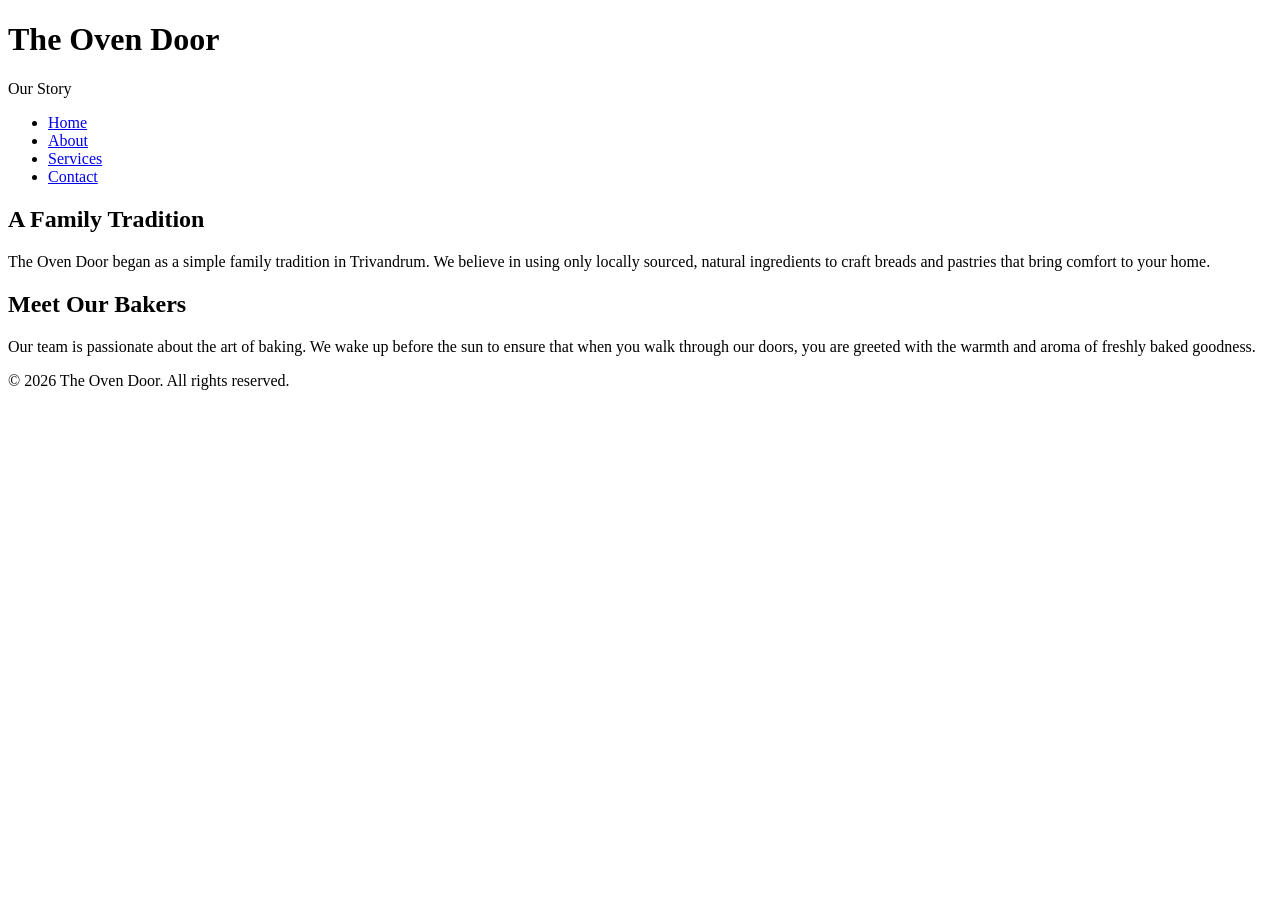
==== about.html @ ea615755 "Add files via upload" ====
<!DOCTYPE html>
<html lang="en">
<head>
    <meta charset="UTF-8">
    <meta name="viewport" content="width=device-width, initial-scale=1.0">
    <title>About - The Oven Door</title>
    <link rel="stylesheet" href="css/style.css">
</head>
<body>

    <header id="main-header">
        <h1>The Oven Door</h1>
        <p>Our Story</p>
    </header>

    <nav class="navbar">
        <ul>
            <li><a href="index.html">Home</a></li>
            <li><a href="about.html">About</a></li>
            <li><a href="services.html">Services</a></li>
            <li><a href="contact.html">Contact</a></li>
        </ul>
    </nav>

    <main>
        <section>
            <h2>A Family Tradition</h2>
            <p>The Oven Door began as a simple family tradition in Trivandrum. We believe in using only locally sourced, natural ingredients to craft breads and pastries that bring comfort to your home.</p>
        </section>
        
        <section>
            <h2>Meet Our Bakers</h2>
            <p>Our team is passionate about the art of baking. We wake up before the sun to ensure that when you walk through our doors, you are greeted with the warmth and aroma of freshly baked goodness.</p>
        </section>
    </main>

    <footer>
        <p>&copy; 2026 The Oven Door. All rights reserved.</p>
    </footer>

</body>
</html>
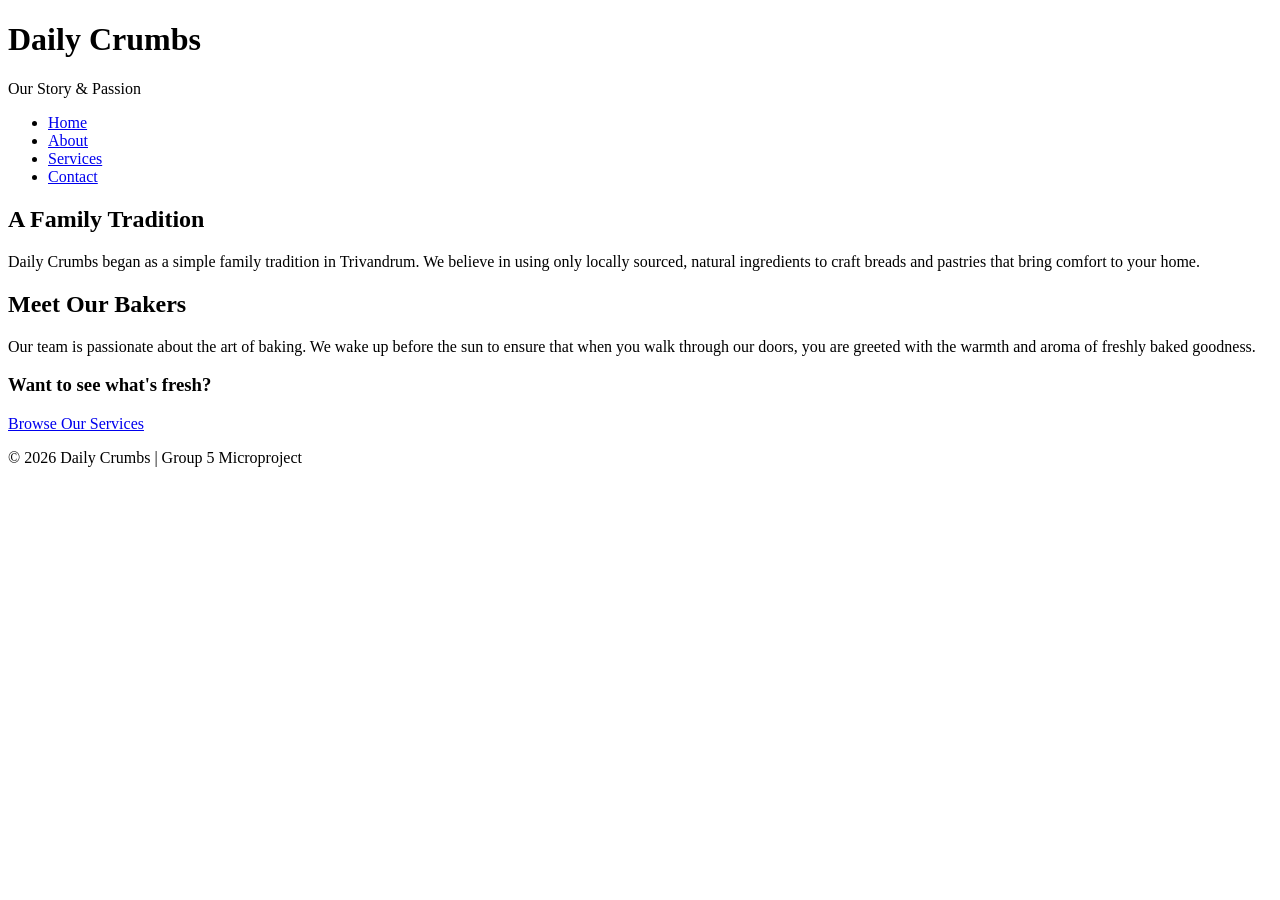
==== commit f42cb94c: "Revamp About page for Daily Crumbs Updated the About page with new branding and content." ====
--- a/about.html
+++ b/about.html
@@ -3,14 +3,14 @@
 <head>
     <meta charset="UTF-8">
     <meta name="viewport" content="width=device-width, initial-scale=1.0">
-    <title>About - The Oven Door</title>
+    <title id="page-title">About Us | Daily Crumbs</title>
     <link rel="stylesheet" href="css/style.css">
 </head>
 <body>
 
     <header id="main-header">
-        <h1>The Oven Door</h1>
-        <p>Our Story</p>
+        <h1 id="display-name">Daily Crumbs</h1>
+        <p>Our Story & Passion</p>
     </header>
 
     <nav class="navbar">
@@ -23,20 +23,26 @@
     </nav>
 
     <main>
-        <section>
+        <section class="fade-in">
             <h2>A Family Tradition</h2>
-            <p>The Oven Door began as a simple family tradition in Trivandrum. We believe in using only locally sourced, natural ingredients to craft breads and pastries that bring comfort to your home.</p>
+            <p>Daily Crumbs began as a simple family tradition in Trivandrum. We believe in using only locally sourced, natural ingredients to craft breads and pastries that bring comfort to your home.</p>
         </section>
         
-        <section>
+        <section class="fade-in">
             <h2>Meet Our Bakers</h2>
             <p>Our team is passionate about the art of baking. We wake up before the sun to ensure that when you walk through our doors, you are greeted with the warmth and aroma of freshly baked goodness.</p>
+        </section>
+
+        <section>
+            <h3>Want to see what's fresh?</h3>
+            <a href="services.html" class="cta-button">Browse Our Services</a>
         </section>
     </main>
 
     <footer>
-        <p>&copy; 2026 The Oven Door. All rights reserved.</p>
+        <p>&copy; 2026 <span id="footer-name">Daily Crumbs</span> | Group 5 Microproject</p>
     </footer>
 
+    <script src="js/script.js"></script>
 </body>
-</html>+</html>
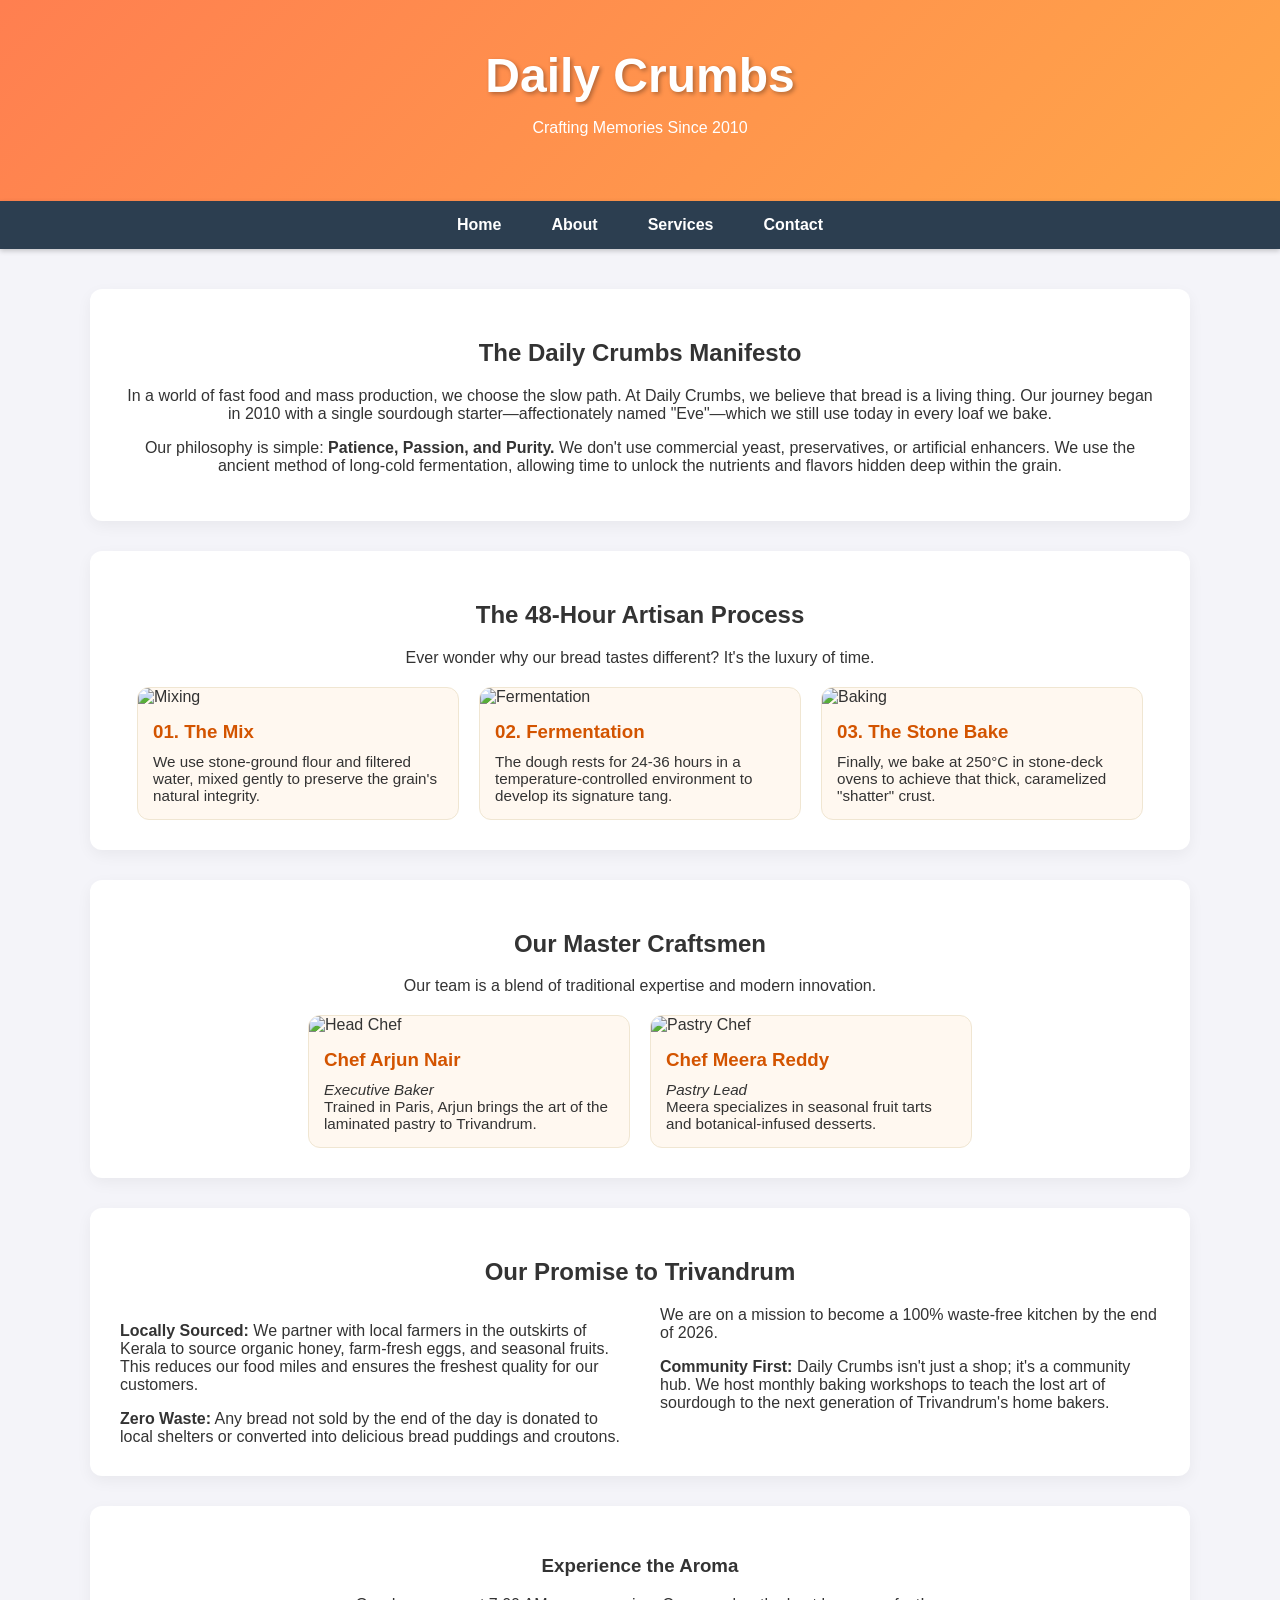
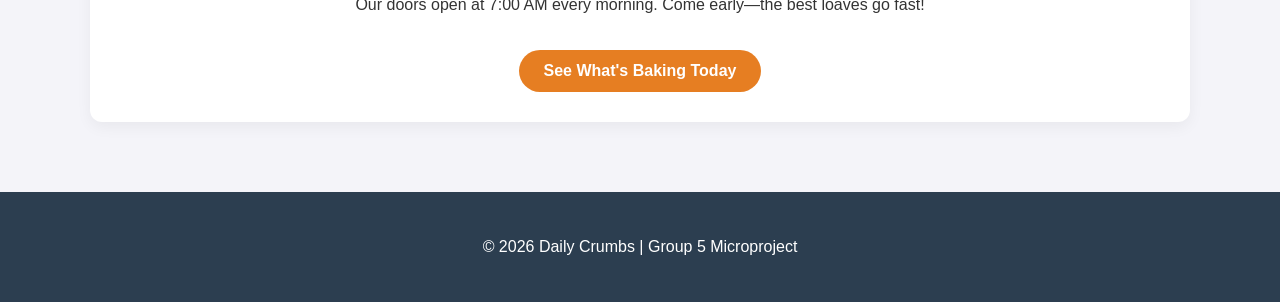
==== commit 48d60179: "Revise About Us page content and layout Updated the About Us page with new content and structure." ====
--- a/about.html
+++ b/about.html
@@ -3,14 +3,14 @@
 <head>
     <meta charset="UTF-8">
     <meta name="viewport" content="width=device-width, initial-scale=1.0">
-    <title id="page-title">About Us | Daily Crumbs</title>
+    <title id="page-title">Our Story | Daily Crumbs</title>
     <link rel="stylesheet" href="css/style.css">
 </head>
 <body>
 
     <header id="main-header">
         <h1 id="display-name">Daily Crumbs</h1>
-        <p>Our Story & Passion</p>
+        <p>Crafting Memories Since 2010</p>
     </header>
 
     <nav class="navbar">
@@ -24,18 +24,73 @@
 
     <main>
         <section class="fade-in">
-            <h2>A Family Tradition</h2>
-            <p>Daily Crumbs began as a simple family tradition in Trivandrum. We believe in using only locally sourced, natural ingredients to craft breads and pastries that bring comfort to your home.</p>
+            <h2>The Daily Crumbs Manifesto</h2>
+            <p>In a world of fast food and mass production, we choose the slow path. At Daily Crumbs, we believe that bread is a living thing. Our journey began in 2010 with a single sourdough starter—affectionately named "Eve"—which we still use today in every loaf we bake.</p>
+            <p>Our philosophy is simple: <strong>Patience, Passion, and Purity.</strong> We don't use commercial yeast, preservatives, or artificial enhancers. We use the ancient method of long-cold fermentation, allowing time to unlock the nutrients and flavors hidden deep within the grain.</p>
         </section>
-        
+
         <section class="fade-in">
-            <h2>Meet Our Bakers</h2>
-            <p>Our team is passionate about the art of baking. We wake up before the sun to ensure that when you walk through our doors, you are greeted with the warmth and aroma of freshly baked goodness.</p>
+            <h2>The 48-Hour Artisan Process</h2>
+            <p>Ever wonder why our bread tastes different? It's the luxury of time.</p>
+            <div class="product-grid">
+                <div class="product-card">
+                    <img src="https://images.unsplash.com/photo-1555507036-ab1f40ce88cb?w=400" alt="Mixing">
+                    <div class="card-content">
+                        <h3>01. The Mix</h3>
+                        <p>We use stone-ground flour and filtered water, mixed gently to preserve the grain's natural integrity.</p>
+                    </div>
+                </div>
+                <div class="product-card">
+                    <img src="https://images.unsplash.com/photo-1585478259715-876a6a81b374?w=400" alt="Fermentation">
+                    <div class="card-content">
+                        <h3>02. Fermentation</h3>
+                        <p>The dough rests for 24-36 hours in a temperature-controlled environment to develop its signature tang.</p>
+                    </div>
+                </div>
+                <div class="product-card">
+                    <img src="https://images.unsplash.com/photo-1509440159596-0249088772ff?w=400" alt="Baking">
+                    <div class="card-content">
+                        <h3>03. The Stone Bake</h3>
+                        <p>Finally, we bake at 250°C in stone-deck ovens to achieve that thick, caramelized "shatter" crust.</p>
+                    </div>
+                </div>
+            </div>
+        </section>
+
+        <section class="fade-in">
+            <h2>Our Master Craftsmen</h2>
+            <p>Our team is a blend of traditional expertise and modern innovation.</p>
+            <div class="product-grid">
+                <div class="product-card">
+                    <img src="https://images.unsplash.com/photo-1583394293214-28ded15ee548?w=400" alt="Head Chef">
+                    <div class="card-content">
+                        <h3>Chef Arjun Nair</h3>
+                        <p><em>Executive Baker</em><br>Trained in Paris, Arjun brings the art of the laminated pastry to Trivandrum.</p>
+                    </div>
+                </div>
+                <div class="product-card">
+                    <img src="https://images.unsplash.com/photo-1566554273541-37a9ca77b91f?w=400" alt="Pastry Chef">
+                    <div class="card-content">
+                        <h3>Chef Meera Reddy</h3>
+                        <p><em>Pastry Lead</em><br>Meera specializes in seasonal fruit tarts and botanical-infused desserts.</p>
+                    </div>
+                </div>
+            </div>
+        </section>
+
+        <section class="fade-in">
+            <h2>Our Promise to Trivandrum</h2>
+            <div style="text-align: left; columns: 2; column-gap: 40px;">
+                <p><strong>Locally Sourced:</strong> We partner with local farmers in the outskirts of Kerala to source organic honey, farm-fresh eggs, and seasonal fruits. This reduces our food miles and ensures the freshest quality for our customers.</p>
+                <p><strong>Zero Waste:</strong> Any bread not sold by the end of the day is donated to local shelters or converted into delicious bread puddings and croutons. We are on a mission to become a 100% waste-free kitchen by the end of 2026.</p>
+                <p><strong>Community First:</strong> Daily Crumbs isn't just a shop; it's a community hub. We host monthly baking workshops to teach the lost art of sourdough to the next generation of Trivandrum's home bakers.</p>
+            </div>
         </section>
 
         <section>
-            <h3>Want to see what's fresh?</h3>
-            <a href="services.html" class="cta-button">Browse Our Services</a>
+            <h3>Experience the Aroma</h3>
+            <p>Our doors open at 7:00 AM every morning. Come early—the best loaves go fast!</p>
+            <a href="services.html" class="cta-button">See What's Baking Today</a>
         </section>
     </main>
 
--- a/css/style.css
+++ b/css/style.css
@@ -0,0 +1,272 @@
+
+/* 1. BASIC RESET & MODERN FONT */
+body {
+    font-family: 'Segoe UI', Tahoma, Geneva, Verdana, sans-serif;
+    margin: 0;
+    padding: 0;
+    background-color: #f4f4f9;
+    color: #333;
+    overflow-x: hidden; /* Prevents side-scrolling on mobile */
+}
+
+/* 2. ANIMATIONS */
+@keyframes gradientShift {
+    0% { background-position: 0% 50%; }
+    50% { background-position: 100% 50%; }
+    100% { background-position: 0% 50%; }
+}
+
+@keyframes fadeIn {
+    from { opacity: 0; transform: translateY(20px); }
+    to { opacity: 1; transform: translateY(0); }
+}
+
+/* 3. HEADER & NAVIGATION */
+#main-header {
+    background: linear-gradient(-45deg, #d2691e, #ff8c00, #ffb347, #ff7f50);
+    background-size: 400% 400%;
+    animation: gradientShift 10s ease infinite;
+    color: white;
+    text-align: center;
+    padding: 3rem 0;
+    box-shadow: 0 4px 10px rgba(0,0,0,0.2);
+}
+
+#main-header h1 {
+    margin: 0;
+    font-size: 3rem;
+    text-shadow: 2px 2px 4px rgba(0,0,0,0.3);
+}
+
+.navbar {
+    background-color: #2c3e50;
+    position: sticky;
+    top: 0;
+    z-index: 100;
+    box-shadow: 0 2px 5px rgba(0,0,0,0.2);
+}
+
+.navbar ul {
+    list-style-type: none;
+    margin: 0;
+    padding: 0;
+    display: flex;
+    justify-content: center;
+}
+
+.navbar a {
+    display: block;
+    color: white;
+    padding: 15px 25px;
+    text-decoration: none;
+    font-weight: bold;
+    transition: all 0.3s ease;
+}
+
+.navbar a:hover {
+    background-color: #f39c12;
+    color: #fff;
+}
+
+/* 4. MAIN CONTENT & HERO IMAGE */
+main {
+    padding: 40px 20px;
+    max-width: 1100px;
+    margin: 0 auto;
+    text-align: center;
+    animation: fadeIn 1.5s ease-out;
+}
+
+.hero-container {
+    width: 100%;
+    margin-bottom: 30px;
+}
+
+.hero-container img {
+    width: 100%;
+    max-height: 450px;
+    object-fit: cover;
+    border-radius: 15px;
+    box-shadow: 0 8px 20px rgba(0,0,0,0.15);
+}
+
+/* 5. SECTIONS & CARDS */
+section {
+    background: white;
+    padding: 30px;
+    border-radius: 12px;
+    margin-bottom: 30px;
+    box-shadow: 0 5px 15px rgba(0,0,0,0.05);
+    transition: transform 0.3s ease;
+}
+
+.fade-in {
+    animation: fadeIn 1s ease-in-out;
+}
+
+section:hover {
+    transform: translateY(-5px);
+}
+
+/* 6. PRODUCT GRID (For Homepage) */
+.product-grid {
+    display: flex;
+    justify-content: center;
+    flex-wrap: wrap;
+    gap: 20px;
+    margin-top: 20px;
+}
+
+.product-card {
+    background: #fff8f0;
+    border-radius: 12px;
+    overflow: hidden;
+    flex: 1;
+    min-width: 250px;
+    max-width: 320px;
+    border: 1px solid #f0e6d2;
+    transition: all 0.3s ease;
+    text-align: left;
+}
+
+.product-card img {
+    width: 100%;
+    height: 180px;
+    object-fit: cover;
+}
+
+.product-card h3 {
+    padding: 15px 15px 0;
+    color: #d35400;
+    margin: 0;
+}
+
+.product-card p {
+    padding: 10px 15px 15px;
+    margin: 0;
+    font-size: 0.95rem;
+}
+
+.product-card:hover {
+    transform: translateY(-8px);
+    background: #ffe0b2;
+    box-shadow: 0 8px 15px rgba(230, 126, 34, 0.2);
+}
+
+/* 7. GALLERY GRID (For Services Page) */
+.gallery-grid {
+    display: grid;
+    grid-template-columns: repeat(auto-fit, minmax(250px, 1fr));
+    gap: 20px;
+}
+
+.gallery-item img {
+    width: 100%;
+    height: 200px;
+    object-fit: cover;
+    border-radius: 8px;
+}
+
+/* 8. INTERACTIVE ELEMENTS */
+.cta-button {
+    display: inline-block;
+    margin-top: 20px;
+    padding: 12px 25px;
+    background-color: #e67e22;
+    color: white;
+    text-decoration: none;
+    border-radius: 25px;
+    font-weight: bold;
+    border: none;
+    transition: all 0.2s ease;
+}
+
+.cta-button:hover:not(:disabled) {
+    background-color: #d35400;
+    transform: scale(1.05);
+    box-shadow: 0 4px 10px rgba(211, 84, 0, 0.4);
+}
+
+.cta-button:disabled {
+    background-color: #ccc;
+    cursor: not-allowed;
+    opacity: 0.6;
+}
+
+#toast-notification {
+    visibility: hidden;
+    min-width: 250px;
+    background-color: #2ecc71;
+    color: #fff;
+    text-align: center;
+    border-radius: 5px;
+    padding: 16px;
+    position: fixed;
+    z-index: 1000;
+    bottom: 30px;
+    left: 50%;
+    transform: translateX(-50%);
+    opacity: 0;
+    transition: opacity 0.5s, visibility 0.5s;
+}
+
+#toast-notification.show {
+    visibility: visible;
+    opacity: 1;
+}
+
+/* 9. FOOTER */
+footer {
+    text-align: center;
+    padding: 30px;
+    background-color: #2c3e50;
+    color: white;
+}
+
+/* 10. CONTACT FORM STYLES */
+#contact-form {
+    text-align: left;
+    max-width: 500px;
+    margin: 0 auto;
+}
+
+.input-group {
+    margin-bottom: 15px;
+}
+
+.input-group label {
+    display: block;
+    margin-bottom: 5px;
+    font-weight: bold;
+}
+
+.input-group input, .input-group textarea {
+    width: 100%;
+    padding: 10px;
+    border: 1px solid #ccc;
+    border-radius: 5px;
+    box-sizing: border-box;
+}
+
+.error-text {
+    color: #e74c3c;
+    font-size: 0.85rem;
+    margin-top: 5px;
+    display: none; 
+}
+
+#success-message {
+    display: none;
+    color: #27ae60;
+    font-weight: bold;
+    margin-top: 15px;
+}
+
+#bakery-map {
+    width: 100%;
+    height: 300px;
+    border: none;
+    border-radius: 12px;
+    margin-top: 20px;
+}
+
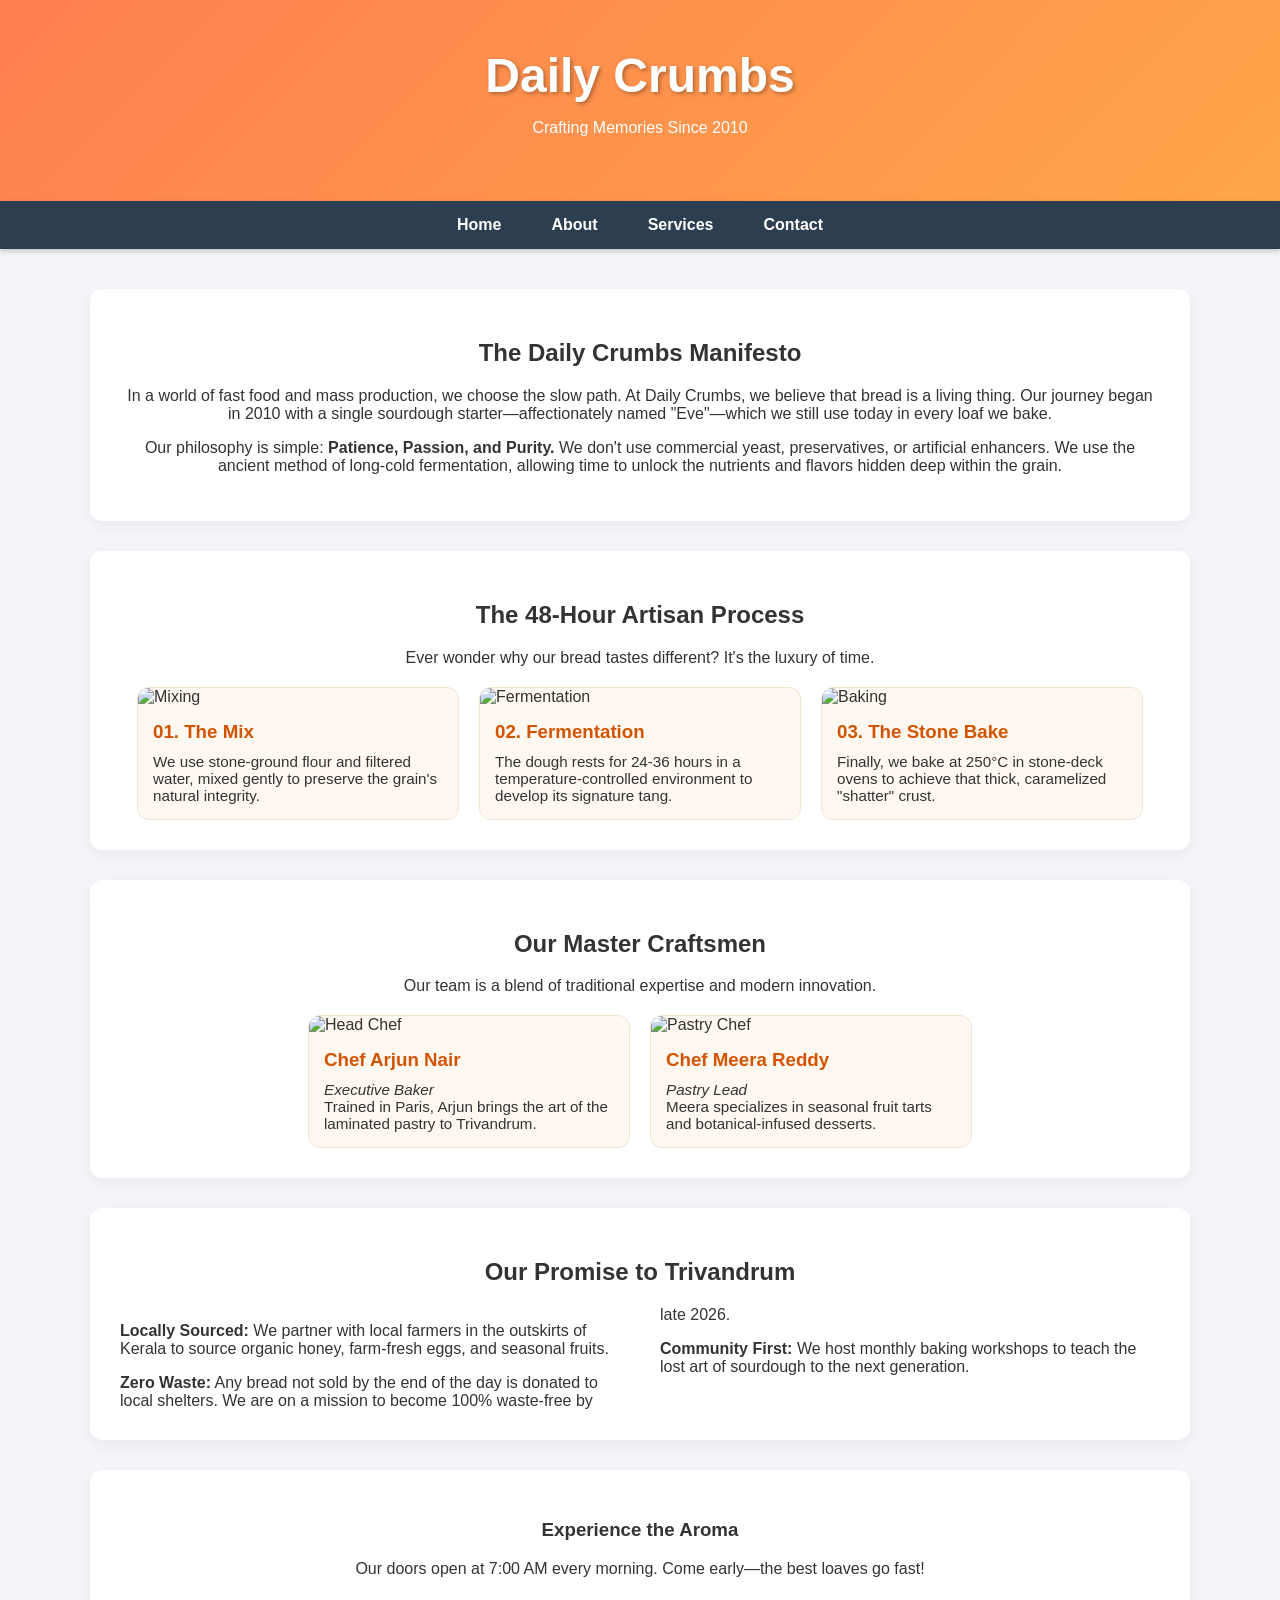
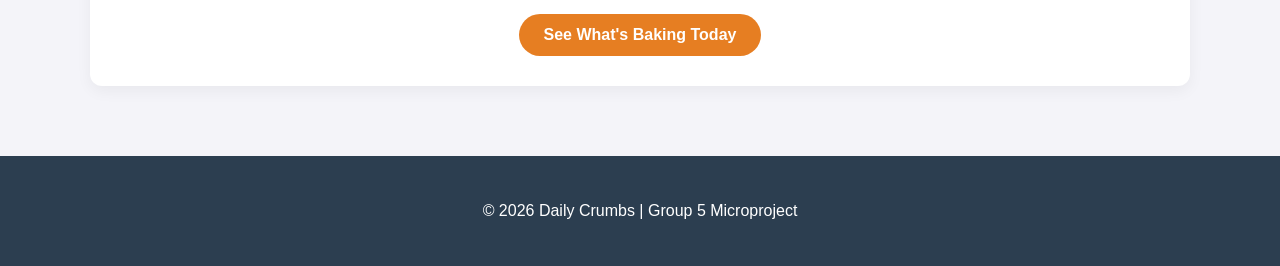
==== commit e746f413: "Update about.html" ====
--- a/about.html
+++ b/about.html
@@ -34,21 +34,21 @@
             <p>Ever wonder why our bread tastes different? It's the luxury of time.</p>
             <div class="product-grid">
                 <div class="product-card">
-                    <img src="https://images.unsplash.com/photo-1555507036-ab1f40ce88cb?w=400" alt="Mixing">
+                    <img id="img-process-mix" src="" alt="Mixing">
                     <div class="card-content">
                         <h3>01. The Mix</h3>
                         <p>We use stone-ground flour and filtered water, mixed gently to preserve the grain's natural integrity.</p>
                     </div>
                 </div>
                 <div class="product-card">
-                    <img src="https://images.unsplash.com/photo-1585478259715-876a6a81b374?w=400" alt="Fermentation">
+                    <img id="img-process-ferment" src="" alt="Fermentation">
                     <div class="card-content">
                         <h3>02. Fermentation</h3>
                         <p>The dough rests for 24-36 hours in a temperature-controlled environment to develop its signature tang.</p>
                     </div>
                 </div>
                 <div class="product-card">
-                    <img src="https://images.unsplash.com/photo-1509440159596-0249088772ff?w=400" alt="Baking">
+                    <img id="img-process-bake" src="" alt="Baking">
                     <div class="card-content">
                         <h3>03. The Stone Bake</h3>
                         <p>Finally, we bake at 250°C in stone-deck ovens to achieve that thick, caramelized "shatter" crust.</p>
@@ -62,14 +62,14 @@
             <p>Our team is a blend of traditional expertise and modern innovation.</p>
             <div class="product-grid">
                 <div class="product-card">
-                    <img src="https://images.unsplash.com/photo-1583394293214-28ded15ee548?w=400" alt="Head Chef">
+                    <img id="img-chef-arjun" src="" alt="Head Chef">
                     <div class="card-content">
                         <h3>Chef Arjun Nair</h3>
                         <p><em>Executive Baker</em><br>Trained in Paris, Arjun brings the art of the laminated pastry to Trivandrum.</p>
                     </div>
                 </div>
                 <div class="product-card">
-                    <img src="https://images.unsplash.com/photo-1566554273541-37a9ca77b91f?w=400" alt="Pastry Chef">
+                    <img id="img-chef-meera" src="" alt="Pastry Chef">
                     <div class="card-content">
                         <h3>Chef Meera Reddy</h3>
                         <p><em>Pastry Lead</em><br>Meera specializes in seasonal fruit tarts and botanical-infused desserts.</p>
@@ -81,9 +81,9 @@
         <section class="fade-in">
             <h2>Our Promise to Trivandrum</h2>
             <div style="text-align: left; columns: 2; column-gap: 40px;">
-                <p><strong>Locally Sourced:</strong> We partner with local farmers in the outskirts of Kerala to source organic honey, farm-fresh eggs, and seasonal fruits. This reduces our food miles and ensures the freshest quality for our customers.</p>
-                <p><strong>Zero Waste:</strong> Any bread not sold by the end of the day is donated to local shelters or converted into delicious bread puddings and croutons. We are on a mission to become a 100% waste-free kitchen by the end of 2026.</p>
-                <p><strong>Community First:</strong> Daily Crumbs isn't just a shop; it's a community hub. We host monthly baking workshops to teach the lost art of sourdough to the next generation of Trivandrum's home bakers.</p>
+                <p><strong>Locally Sourced:</strong> We partner with local farmers in the outskirts of Kerala to source organic honey, farm-fresh eggs, and seasonal fruits.</p>
+                <p><strong>Zero Waste:</strong> Any bread not sold by the end of the day is donated to local shelters. We are on a mission to become 100% waste-free by late 2026.</p>
+                <p><strong>Community First:</strong> We host monthly baking workshops to teach the lost art of sourdough to the next generation.</p>
             </div>
         </section>
 
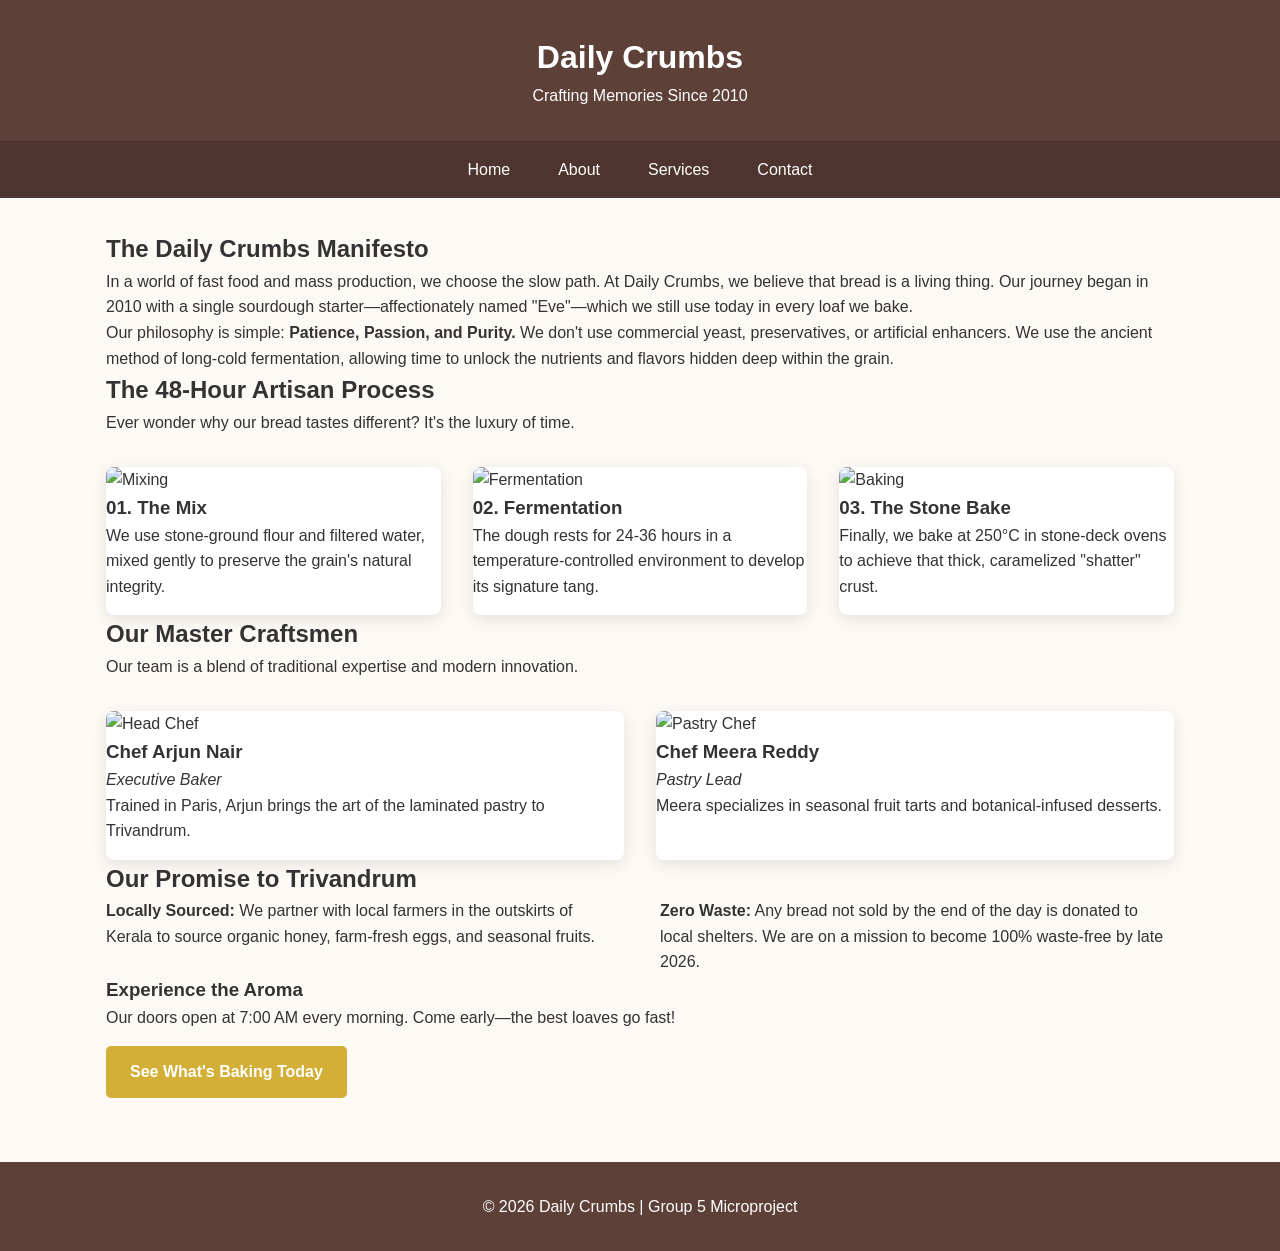
==== commit 38d93268: "Update about.html" ====
--- a/about.html
+++ b/about.html
@@ -83,7 +83,6 @@
             <div style="text-align: left; columns: 2; column-gap: 40px;">
                 <p><strong>Locally Sourced:</strong> We partner with local farmers in the outskirts of Kerala to source organic honey, farm-fresh eggs, and seasonal fruits.</p>
                 <p><strong>Zero Waste:</strong> Any bread not sold by the end of the day is donated to local shelters. We are on a mission to become 100% waste-free by late 2026.</p>
-                <p><strong>Community First:</strong> We host monthly baking workshops to teach the lost art of sourdough to the next generation.</p>
             </div>
         </section>
 
--- a/css/style.css
+++ b/css/style.css
@@ -1,272 +1,147 @@
+/* ==========================================
+   1. GLOBAL SETTINGS 
+   ========================================== */
+:root {
+    --primary-color: #5d4037; /* Deep Bread Brown */
+    --accent-color: #d4af37;  /* Gold */
+    --bg-color: #fdfaf5;      /* Warm Cream */
+    --text-color: #333;
+    --card-bg: #ffffff;
+}
 
-/* 1. BASIC RESET & MODERN FONT */
+* {
+    box-sizing: border-box;
+    margin: 0;
+    padding: 0;
+}
+
 body {
     font-family: 'Segoe UI', Tahoma, Geneva, Verdana, sans-serif;
-    margin: 0;
-    padding: 0;
-    background-color: #f4f4f9;
-    color: #333;
-    overflow-x: hidden; /* Prevents side-scrolling on mobile */
+    line-height: 1.6;
+    background-color: var(--bg-color);
+    color: var(--text-color);
 }
 
-/* 2. ANIMATIONS */
-@keyframes gradientShift {
-    0% { background-position: 0% 50%; }
-    50% { background-position: 100% 50%; }
-    100% { background-position: 0% 50%; }
-}
-
-@keyframes fadeIn {
-    from { opacity: 0; transform: translateY(20px); }
-    to { opacity: 1; transform: translateY(0); }
-}
-
-/* 3. HEADER & NAVIGATION */
-#main-header {
-    background: linear-gradient(-45deg, #d2691e, #ff8c00, #ffb347, #ff7f50);
-    background-size: 400% 400%;
-    animation: gradientShift 10s ease infinite;
+/* ==========================================
+   2. HEADER & NAVIGATION
+   ========================================== */
+header {
+    background-color: var(--primary-color);
     color: white;
+    padding: 2rem; 
     text-align: center;
-    padding: 3rem 0;
-    box-shadow: 0 4px 10px rgba(0,0,0,0.2);
-}
-
-#main-header h1 {
-    margin: 0;
-    font-size: 3rem;
-    text-shadow: 2px 2px 4px rgba(0,0,0,0.3);
 }
 
 .navbar {
-    background-color: #2c3e50;
+    background: #4e342e;
     position: sticky;
     top: 0;
-    z-index: 100;
-    box-shadow: 0 2px 5px rgba(0,0,0,0.2);
+    z-index: 1000;
 }
 
 .navbar ul {
-    list-style-type: none;
-    margin: 0;
-    padding: 0;
+    list-style: none;
     display: flex;
     justify-content: center;
 }
 
 .navbar a {
+    color: white;
+    text-decoration: none;
+    padding: 1rem 1.5rem;
     display: block;
-    color: white;
-    padding: 15px 25px;
-    text-decoration: none;
-    font-weight: bold;
-    transition: all 0.3s ease;
+    transition: 0.3s;
 }
 
 .navbar a:hover {
-    background-color: #f39c12;
-    color: #fff;
+    background-color: var(--accent-color);
 }
 
-/* 4. MAIN CONTENT & HERO IMAGE */
+/* ==========================================
+   3. LAYOUT & GRIDS (Fixes the "Broken" Look)
+   ========================================== */
 main {
-    padding: 40px 20px;
     max-width: 1100px;
-    margin: 0 auto;
-    text-align: center;
-    animation: fadeIn 1.5s ease-out;
+    margin: 2rem auto;
+    padding: 0 1rem;
 }
 
-.hero-container {
-    width: 100%;
-    margin-bottom: 30px;
+
+
+/* This handles the Home Page and Feedback cards */
+.product-grid {
+    display: grid;
+    grid-template-columns: repeat(auto-fit, minmax(300px, 1fr));
+    gap: 2rem;
+    margin-top: 2rem;
 }
 
-.hero-container img {
-    width: 100%;
-    max-height: 450px;
-    object-fit: cover;
-    border-radius: 15px;
-    box-shadow: 0 8px 20px rgba(0,0,0,0.15);
+/* This handles the Services Page gallery */
+.gallery-grid {
+    display: grid;
+    grid-template-columns: repeat(auto-fit, minmax(250px, 1fr));
+    gap: 1.5rem;
+    margin-bottom: 3rem;
 }
 
-/* 5. SECTIONS & CARDS */
-section {
-    background: white;
-    padding: 30px;
-    border-radius: 12px;
-    margin-bottom: 30px;
-    box-shadow: 0 5px 15px rgba(0,0,0,0.05);
-    transition: transform 0.3s ease;
+.product-card, .gallery-item {
+    background: var(--card-bg);
+    border-radius: 8px;
+    box-shadow: 0 4px 15px rgba(0,0,0,0.1);
+    overflow: hidden;
+    padding-bottom: 1rem;
 }
 
-.fade-in {
-    animation: fadeIn 1s ease-in-out;
-}
-
-section:hover {
-    transform: translateY(-5px);
-}
-
-/* 6. PRODUCT GRID (For Homepage) */
-.product-grid {
-    display: flex;
-    justify-content: center;
-    flex-wrap: wrap;
-    gap: 20px;
-    margin-top: 20px;
-}
-
-.product-card {
-    background: #fff8f0;
-    border-radius: 12px;
-    overflow: hidden;
-    flex: 1;
-    min-width: 250px;
-    max-width: 320px;
-    border: 1px solid #f0e6d2;
-    transition: all 0.3s ease;
-    text-align: left;
-}
-
-.product-card img {
+.product-card img, .gallery-item img {
     width: 100%;
-    height: 180px;
+    height: 250px;
     object-fit: cover;
 }
 
-.product-card h3 {
-    padding: 15px 15px 0;
-    color: #d35400;
-    margin: 0;
+/* ==========================================
+   4. COMPONENTS & FEEDBACK
+   ========================================== */
+.rating-stars {
+    color: var(--accent-color);
+    font-size: 1.2rem;
+    margin: 10px 0;
 }
 
-.product-card p {
-    padding: 10px 15px 15px;
-    margin: 0;
-    font-size: 0.95rem;
+.cta-button {
+    display: inline-block;
+    background-color: var(--accent-color);
+    color: white;
+    padding: 0.8rem 1.5rem;
+    text-decoration: none;
+    border-radius: 5px;
+    font-weight: bold;
+    margin-top: 1rem;
+    border: none;
 }
 
-.product-card:hover {
-    transform: translateY(-8px);
-    background: #ffe0b2;
-    box-shadow: 0 8px 15px rgba(230, 126, 34, 0.2);
+.special-box {
+    background-color: #fff3e0;
+    border-left: 5px solid var(--accent-color);
+    padding: 1.5rem;
+    margin: 2rem 0;
 }
 
-/* 7. GALLERY GRID (For Services Page) */
-.gallery-grid {
-    display: grid;
-    grid-template-columns: repeat(auto-fit, minmax(250px, 1fr));
-    gap: 20px;
+/* ==========================================
+   5. ANIMATIONS
+   ========================================== */
+.fade-in {
+    animation: fadeInAnimation 1s ease-in forwards;
 }
 
-.gallery-item img {
-    width: 100%;
-    height: 200px;
-    object-fit: cover;
-    border-radius: 8px;
+@keyframes fadeInAnimation {
+    from { opacity: 0; transform: translateY(15px); }
+    to { opacity: 1; transform: translateY(0); }
 }
 
-/* 8. INTERACTIVE ELEMENTS */
-.cta-button {
-    display: inline-block;
-    margin-top: 20px;
-    padding: 12px 25px;
-    background-color: #e67e22;
-    color: white;
-    text-decoration: none;
-    border-radius: 25px;
-    font-weight: bold;
-    border: none;
-    transition: all 0.2s ease;
-}
-
-.cta-button:hover:not(:disabled) {
-    background-color: #d35400;
-    transform: scale(1.05);
-    box-shadow: 0 4px 10px rgba(211, 84, 0, 0.4);
-}
-
-.cta-button:disabled {
-    background-color: #ccc;
-    cursor: not-allowed;
-    opacity: 0.6;
-}
-
-#toast-notification {
-    visibility: hidden;
-    min-width: 250px;
-    background-color: #2ecc71;
-    color: #fff;
-    text-align: center;
-    border-radius: 5px;
-    padding: 16px;
-    position: fixed;
-    z-index: 1000;
-    bottom: 30px;
-    left: 50%;
-    transform: translateX(-50%);
-    opacity: 0;
-    transition: opacity 0.5s, visibility 0.5s;
-}
-
-#toast-notification.show {
-    visibility: visible;
-    opacity: 1;
-}
-
-/* 9. FOOTER */
 footer {
     text-align: center;
-    padding: 30px;
-    background-color: #2c3e50;
+    padding: 2rem;
+    background: var(--primary-color);
     color: white;
+    margin-top: 4rem;
 }
-
-/* 10. CONTACT FORM STYLES */
-#contact-form {
-    text-align: left;
-    max-width: 500px;
-    margin: 0 auto;
-}
-
-.input-group {
-    margin-bottom: 15px;
-}
-
-.input-group label {
-    display: block;
-    margin-bottom: 5px;
-    font-weight: bold;
-}
-
-.input-group input, .input-group textarea {
-    width: 100%;
-    padding: 10px;
-    border: 1px solid #ccc;
-    border-radius: 5px;
-    box-sizing: border-box;
-}
-
-.error-text {
-    color: #e74c3c;
-    font-size: 0.85rem;
-    margin-top: 5px;
-    display: none; 
-}
-
-#success-message {
-    display: none;
-    color: #27ae60;
-    font-weight: bold;
-    margin-top: 15px;
-}
-
-#bakery-map {
-    width: 100%;
-    height: 300px;
-    border: none;
-    border-radius: 12px;
-    margin-top: 20px;
-}
-
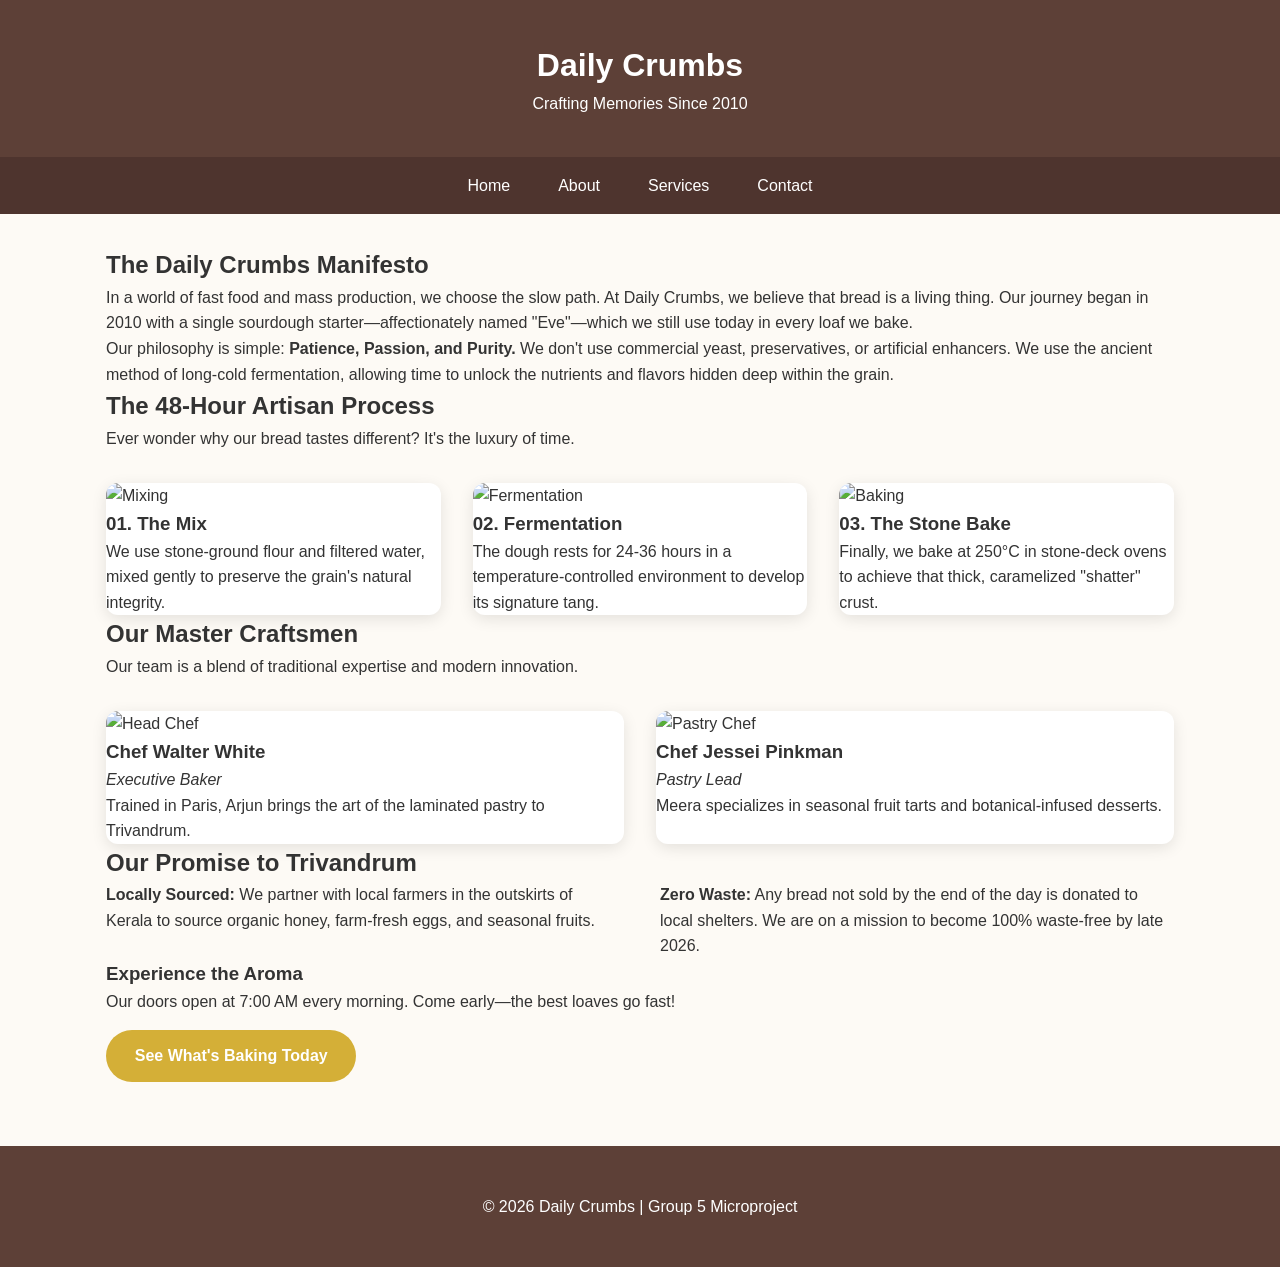
==== commit f20f1e59: "Update about.html" ====
--- a/about.html
+++ b/about.html
@@ -64,14 +64,14 @@
                 <div class="product-card">
                     <img id="img-chef-arjun" src="" alt="Head Chef">
                     <div class="card-content">
-                        <h3>Chef Arjun Nair</h3>
+                        <h3>Chef Walter White</h3>
                         <p><em>Executive Baker</em><br>Trained in Paris, Arjun brings the art of the laminated pastry to Trivandrum.</p>
                     </div>
                 </div>
                 <div class="product-card">
                     <img id="img-chef-meera" src="" alt="Pastry Chef">
                     <div class="card-content">
-                        <h3>Chef Meera Reddy</h3>
+                        <h3>Chef Jessei Pinkman</h3>
                         <p><em>Pastry Lead</em><br>Meera specializes in seasonal fruit tarts and botanical-infused desserts.</p>
                     </div>
                 </div>
--- a/css/style.css
+++ b/css/style.css
@@ -1,10 +1,10 @@
 /* ==========================================
-   1. GLOBAL SETTINGS 
+   1. GLOBAL SETTINGS & VARIABLES
    ========================================== */
 :root {
-    --primary-color: #5d4037; /* Deep Bread Brown */
-    --accent-color: #d4af37;  /* Gold */
-    --bg-color: #fdfaf5;      /* Warm Cream */
+    --primary-color: #5d4037; 
+    --accent-color: #d4af37;  
+    --bg-color: #fdfaf5;      
     --text-color: #333;
     --card-bg: #ffffff;
 }
@@ -20,6 +20,7 @@
     line-height: 1.6;
     background-color: var(--bg-color);
     color: var(--text-color);
+    overflow-x: hidden; /* Prevents scrollbars during swipe */
 }
 
 /* ==========================================
@@ -28,7 +29,7 @@
 header {
     background-color: var(--primary-color);
     color: white;
-    padding: 2rem; 
+    padding: 2.5rem; 
     text-align: center;
 }
 
@@ -50,15 +51,16 @@
     text-decoration: none;
     padding: 1rem 1.5rem;
     display: block;
-    transition: 0.3s;
+    transition: 0.3s ease;
 }
 
 .navbar a:hover {
     background-color: var(--accent-color);
+    letter-spacing: 1px; /* Subtle expansion effect */
 }
 
 /* ==========================================
-   3. LAYOUT & GRIDS (Fixes the "Broken" Look)
+   3. LAYOUT & GRIDS
    ========================================== */
 main {
     max-width: 1100px;
@@ -66,81 +68,84 @@
     padding: 0 1rem;
 }
 
-
-
-/* This handles the Home Page and Feedback cards */
-.product-grid {
+.product-grid, .gallery-grid {
     display: grid;
     grid-template-columns: repeat(auto-fit, minmax(300px, 1fr));
     gap: 2rem;
     margin-top: 2rem;
 }
 
-/* This handles the Services Page gallery */
-.gallery-grid {
-    display: grid;
-    grid-template-columns: repeat(auto-fit, minmax(250px, 1fr));
-    gap: 1.5rem;
-    margin-bottom: 3rem;
+/* ==========================================
+   4. CARD ANIMATIONS (HOVER EFFECTS)
+   ========================================== */
+.product-card, .gallery-item {
+    background: var(--card-bg);
+    border-radius: 12px;
+    box-shadow: 0 4px 15px rgba(0,0,0,0.1);
+    overflow: hidden;
+    transition: transform 0.4s cubic-bezier(0.175, 0.885, 0.32, 1.275), 
+                box-shadow 0.4s ease;
 }
 
-.product-card, .gallery-item {
-    background: var(--card-bg);
-    border-radius: 8px;
-    box-shadow: 0 4px 15px rgba(0,0,0,0.1);
-    overflow: hidden;
-    padding-bottom: 1rem;
+.product-card:hover {
+    transform: translateY(-12px) scale(1.02);
+    box-shadow: 0 20px 30px rgba(93, 64, 55, 0.2);
 }
 
-.product-card img, .gallery-item img {
+.product-card img {
     width: 100%;
     height: 250px;
     object-fit: cover;
+    transition: transform 0.5s ease;
+}
+
+.product-card:hover img {
+    transform: scale(1.1); /* Zoom effect on bread images */
 }
 
 /* ==========================================
-   4. COMPONENTS & FEEDBACK
+   5. PAGE TRANSITIONS (THE SWIPE)
    ========================================== */
-.rating-stars {
-    color: var(--accent-color);
-    font-size: 1.2rem;
-    margin: 10px 0;
+.fade-in {
+    animation: slideIn 0.8s cubic-bezier(0.25, 0.46, 0.45, 0.94) both;
 }
 
+@keyframes slideIn {
+    0% { 
+        transform: translateX(100px); 
+        opacity: 0; 
+    }
+    100% { 
+        transform: translateX(0); 
+        opacity: 1; 
+    }
+}
+
+/* ==========================================
+   6. COMPONENTS (Buttons & Extras)
+   ========================================== */
 .cta-button {
     display: inline-block;
     background-color: var(--accent-color);
     color: white;
-    padding: 0.8rem 1.5rem;
+    padding: 0.8rem 1.8rem;
     text-decoration: none;
-    border-radius: 5px;
+    border-radius: 50px; /* Modern rounded buttons */
     font-weight: bold;
     margin-top: 1rem;
     border: none;
+    transition: 0.3s;
+    cursor: pointer;
 }
 
-.special-box {
-    background-color: #fff3e0;
-    border-left: 5px solid var(--accent-color);
-    padding: 1.5rem;
-    margin: 2rem 0;
-}
-
-/* ==========================================
-   5. ANIMATIONS
-   ========================================== */
-.fade-in {
-    animation: fadeInAnimation 1s ease-in forwards;
-}
-
-@keyframes fadeInAnimation {
-    from { opacity: 0; transform: translateY(15px); }
-    to { opacity: 1; transform: translateY(0); }
+.cta-button:hover {
+    filter: brightness(1.1);
+    box-shadow: 0 5px 15px rgba(212, 175, 55, 0.4);
 }
 
 footer {
     text-align: center;
-    padding: 2rem;
+    padding: 3rem;
     background: var(--primary-color);
     color: white;
     margin-top: 4rem;
